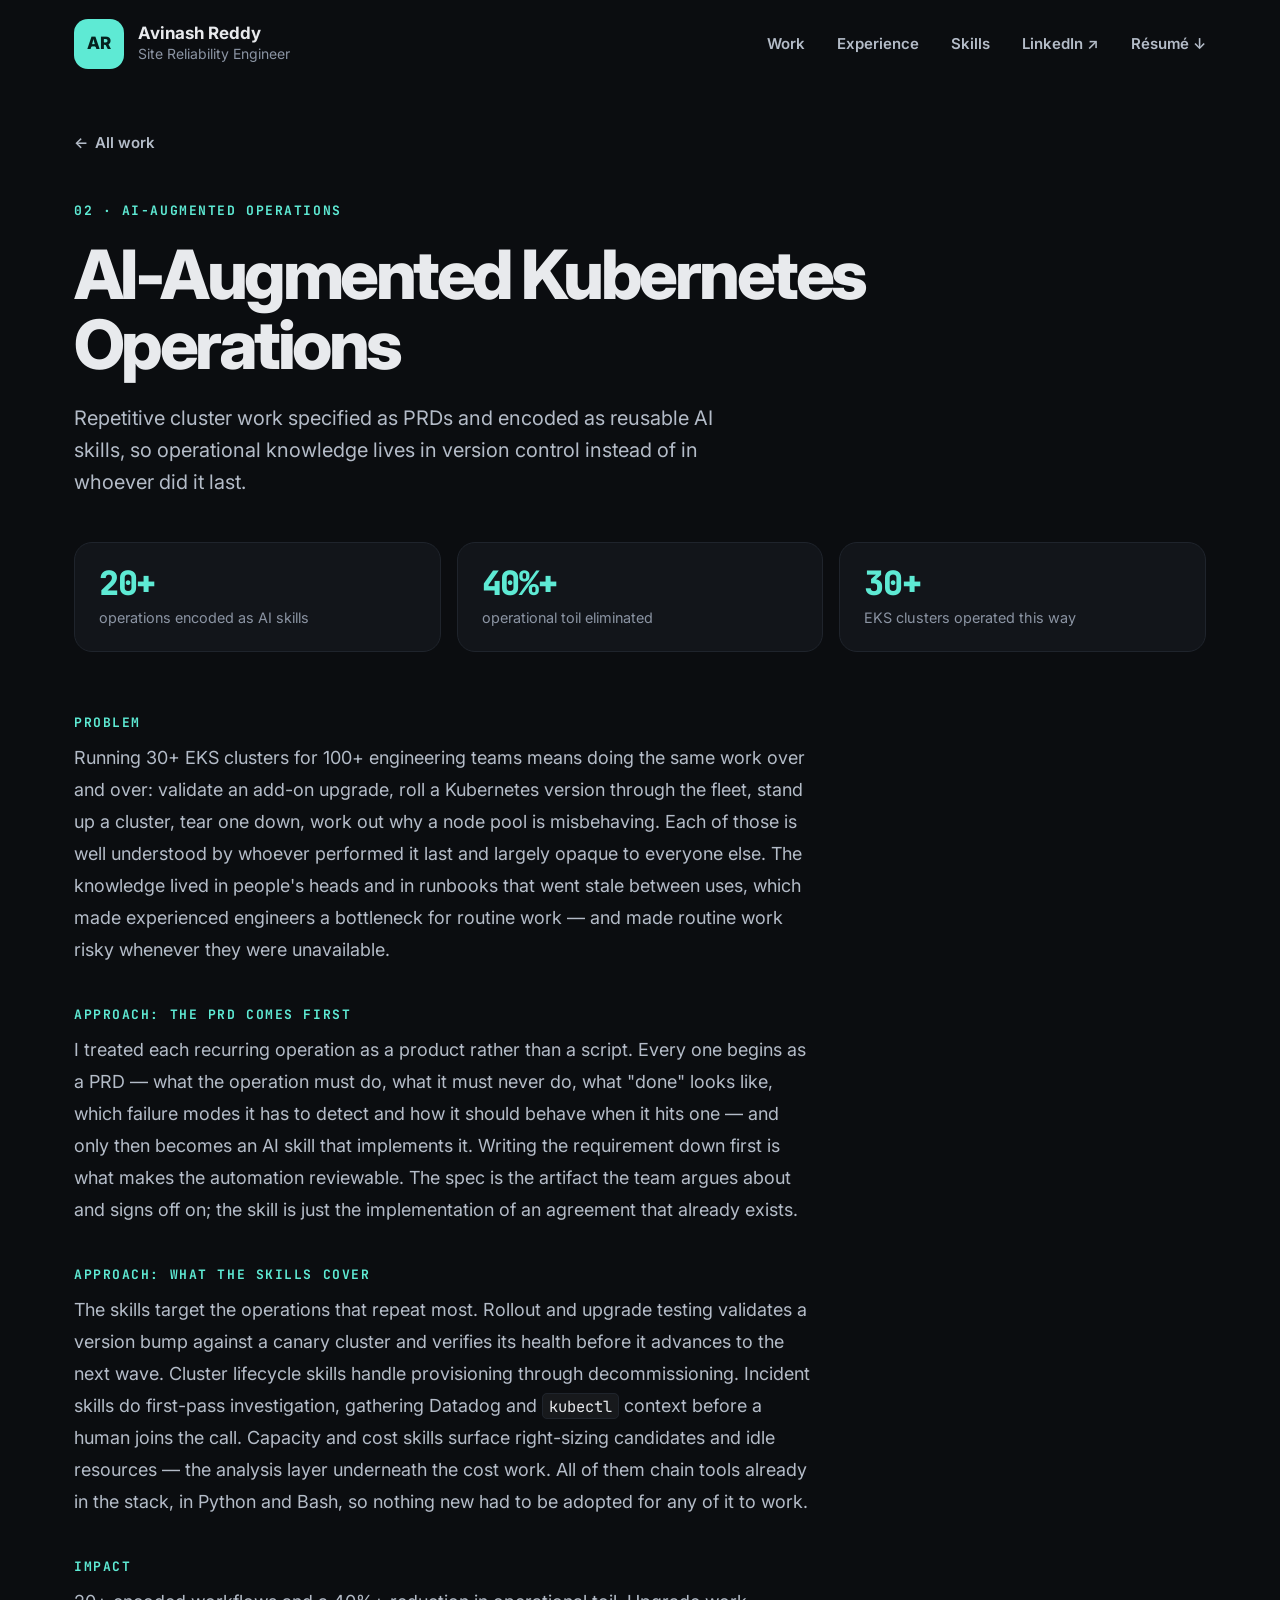
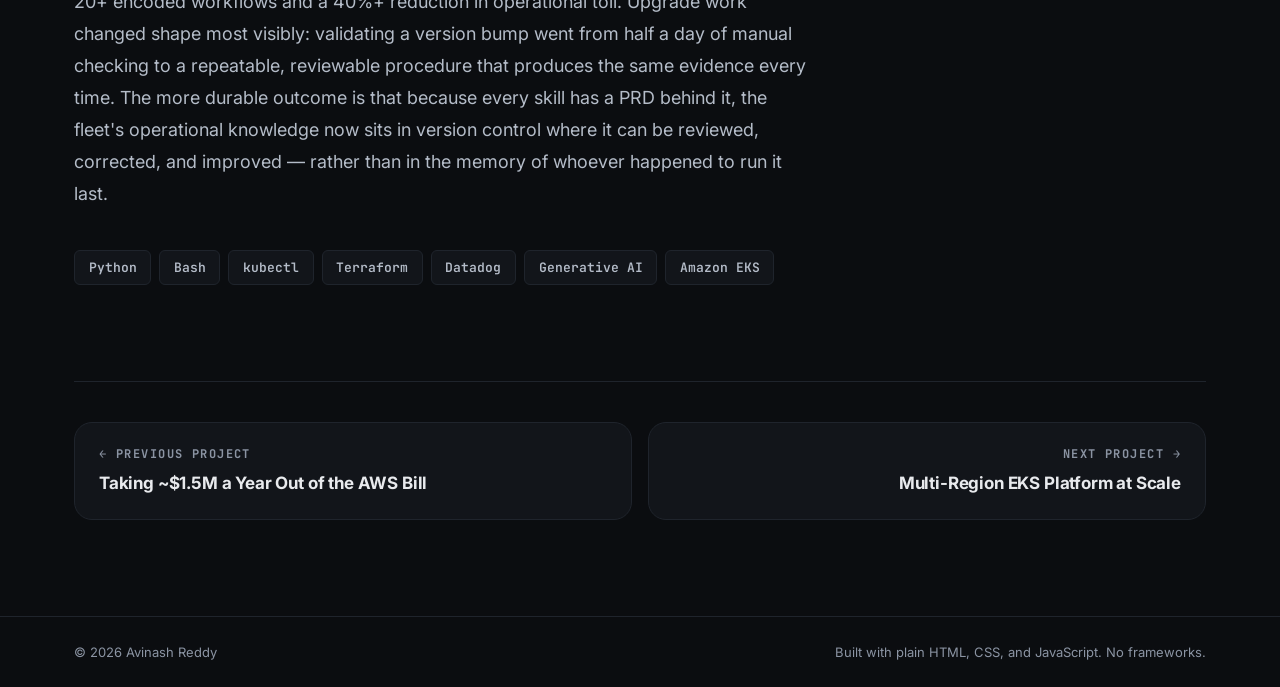
==== work/ai-kubernetes-operations.html @ 5724a11b "Redesign: card grid, cost engineering case study, AI Kubernetes operations" ====
<!DOCTYPE html>
<html lang="en">
<head>
<meta charset="utf-8">
<meta name="viewport" content="width=device-width, initial-scale=1">
<title>AI-Augmented Kubernetes Operations — Avinash Reddy</title>
<meta name="description" content="Specified repetitive cluster operations as PRDs, then encoded them as AI skills — 20+ workflows spanning rollout testing, cluster lifecycle, and triage.">
<link rel="canonical" href="https://areddy30.github.io/work/ai-kubernetes-operations.html">
<meta property="og:type" content="article">
<meta property="og:title" content="AI-Augmented Kubernetes Operations — Avinash Reddy">
<meta property="og:description" content="Specified repetitive cluster operations as PRDs, then encoded them as AI skills — 20+ workflows spanning rollout testing, cluster lifecycle, and triage.">
<meta property="og:url" content="https://areddy30.github.io/work/ai-kubernetes-operations.html">
<meta property="og:image" content="https://areddy30.github.io/assets/og-image.png">
<meta name="twitter:card" content="summary_large_image">
<meta name="theme-color" content="#0B0D10">
<link rel="icon" href="../assets/favicon.svg" type="image/svg+xml">
<link rel="preconnect" href="https://fonts.googleapis.com">
<link rel="preconnect" href="https://fonts.gstatic.com" crossorigin>
<link href="https://fonts.googleapis.com/css2?family=Inter:wght@400;500;600;700;800&family=JetBrains+Mono:wght@400;500;700&display=swap" rel="stylesheet">
<link rel="stylesheet" href="../css/style.css">
<!-- Marks the document as script-enabled before first paint, so the reveal animation's
     opacity:0 only applies when JS can undo it (otherwise a JS-off visitor sees a blank page). -->
<script>document.documentElement.className += ' js';</script>
</head>
<body>

<a class="skip-link" href="#main">Skip to content</a>

<header class="nav" id="nav">
  <div class="nav__inner">
    <a class="brand" href="../" aria-label="Avinash Reddy, home">
      <span class="brand__mark" aria-hidden="true">AR</span>
      <span class="brand__text">
        <span class="brand__name">Avinash Reddy</span>
        <span class="brand__role">Site Reliability Engineer</span>
      </span>
    </a>

    <nav class="nav__links" id="navLinks" aria-label="Primary">
      <a href="../#work">Work</a>
      <a href="../#experience">Experience</a>
      <a href="../#skills">Skills</a>
      <a href="https://www.linkedin.com/in/avinashreddy30" target="_blank" rel="noopener">LinkedIn <span aria-hidden="true">↗</span></a>
      <a href="../assets/resume.pdf" download>Résumé <span aria-hidden="true">↓</span></a>
    </nav>

    <button class="nav__toggle" id="navToggle" aria-label="Open menu" aria-expanded="false" aria-controls="navLinks">
      <span></span><span></span><span></span>
    </button>
  </div>
</header>

<main id="main" class="page">
  <div class="wrap">
    <a class="crumb" href="../#work"><span aria-hidden="true">←</span> All work</a>

    <p class="eyebrow page__eyebrow reveal">02 · AI-Augmented Operations</p>
    <h1 class="page__title reveal">AI-Augmented Kubernetes Operations</h1>
    <p class="page__lede reveal">Repetitive cluster work specified as PRDs and encoded as reusable AI skills, so operational knowledge lives in version control instead of in whoever did it last.</p>

    <ul class="highlights reveal" aria-label="Highlights">
        <li class="hl"><span class="hl__fig">20+</span><span class="hl__label">operations encoded as AI skills</span></li>
        <li class="hl"><span class="hl__fig">40%+</span><span class="hl__label">operational toil eliminated</span></li>
        <li class="hl"><span class="hl__fig">30+</span><span class="hl__label">EKS clusters operated this way</span></li>
    </ul>

    <div class="story reveal">
        <section><h2>Problem</h2><p>Running 30+ EKS clusters for 100+ engineering teams means doing the same work over and over: validate an add-on upgrade, roll a Kubernetes version through the fleet, stand up a cluster, tear one down, work out why a node pool is misbehaving. Each of those is well understood by whoever performed it last and largely opaque to everyone else. The knowledge lived in people's heads and in runbooks that went stale between uses, which made experienced engineers a bottleneck for routine work — and made routine work risky whenever they were unavailable.</p></section>
        <section><h2>Approach: the PRD comes first</h2><p>I treated each recurring operation as a product rather than a script. Every one begins as a PRD — what the operation must do, what it must never do, what "done" looks like, which failure modes it has to detect and how it should behave when it hits one — and only then becomes an AI skill that implements it. Writing the requirement down first is what makes the automation reviewable. The spec is the artifact the team argues about and signs off on; the skill is just the implementation of an agreement that already exists.</p></section>
        <section><h2>Approach: what the skills cover</h2><p>The skills target the operations that repeat most. Rollout and upgrade testing validates a version bump against a canary cluster and verifies its health before it advances to the next wave. Cluster lifecycle skills handle provisioning through decommissioning. Incident skills do first-pass investigation, gathering Datadog and <code>kubectl</code> context before a human joins the call. Capacity and cost skills surface right-sizing candidates and idle resources — the analysis layer underneath the cost work. All of them chain tools already in the stack, in Python and Bash, so nothing new had to be adopted for any of it to work.</p></section>
        <section><h2>Impact</h2><p>20+ encoded workflows and a 40%+ reduction in operational toil. Upgrade work changed shape most visibly: validating a version bump went from half a day of manual checking to a repeatable, reviewable procedure that produces the same evidence every time. The more durable outcome is that because every skill has a PRD behind it, the fleet's operational knowledge now sits in version control where it can be reviewed, corrected, and improved — rather than in the memory of whoever happened to run it last.</p></section>
    </div>

    <ul class="tags reveal">
        <li>Python</li>
        <li>Bash</li>
        <li>kubectl</li>
        <li>Terraform</li>
        <li>Datadog</li>
        <li>Generative AI</li>
        <li>Amazon EKS</li>
    </ul>

    <nav class="pager" aria-label="More projects"><a class="pager__prev" href="cloud-cost-optimization.html"><span class="pager__dir">← Previous project</span><span class="pager__title">Taking ~$1.5M a Year Out of the AWS Bill</span></a><a class="pager__next" href="multi-region-eks-platform.html"><span class="pager__dir">Next project →</span><span class="pager__title">Multi-Region EKS Platform at Scale</span></a></nav>
  </div>
</main>

<footer class="foot">
  <div class="wrap foot__inner">
    <span>© <span id="year">2026</span> Avinash Reddy</span>
    <span>Built with plain HTML, CSS, and JavaScript. No frameworks.</span>
  </div>
</footer>

<script src="../js/main.js"></script>
</body>
</html>
---- css/style.css ----
/* =========================================================
   Avinash Reddy — Portfolio
   tokens → reset → nav → hero → metrics → work cards →
   experience → skills → contact → project pages → responsive
   ========================================================= */

:root {
  /* Surfaces — original dark theme */
  --bg:        #0B0D10;
  --bg-alt:    #0E1116;
  --card:      #12151A;
  --card-hi:   #171B22;
  --border:    #1F242C;
  --border-hi: #2A313B;

  /* Text */
  --text:  #E8EAED;
  --mid:   #B4BCC8;
  --dim:   #8B94A3;

  /* Accent — the single teal accent, unchanged */
  --accent:      #5EEAD4;
  --accent-dim:  #2DD4BF;
  --accent-ink:  #05221E;
  --accent-soft: rgba(94, 234, 212, 0.10);
  --c: var(--accent);

  /* Type — Inter for text, JetBrains Mono for labels, figures, dates, tags */
  --sans: 'Inter', -apple-system, BlinkMacSystemFont, 'Segoe UI', Roboto, sans-serif;
  --mono: 'JetBrains Mono', ui-monospace, SFMono-Regular, Menlo, Consolas, monospace;

  /* Space */
  --s1: 0.5rem; --s2: 1rem; --s3: 1.5rem; --s4: 2.5rem;
  --s5: 4rem;   --s6: 6rem; --s7: 7.5rem;

  /* Layout */
  --wrap: 1180px;
  --gutter: 24px;
  --nav-h: 88px;

  --ease: cubic-bezier(0.16, 1, 0.3, 1);
}


/* ---------- Reset ---------- */
*, *::before, *::after { box-sizing: border-box; }
* { margin: 0; }

html { scroll-behavior: smooth; -webkit-text-size-adjust: 100%; }

body {
  background: var(--bg);
  color: var(--text);
  font-family: var(--sans);
  font-size: 1.0625rem;
  line-height: 1.7;
  -webkit-font-smoothing: antialiased;
  text-rendering: optimizeLegibility;
  overflow-x: hidden;
}

h1, h2, h3, h4 { line-height: 1.15; font-weight: 700; letter-spacing: -0.02em; }
ul, ol { list-style: none; padding: 0; }
a { color: inherit; text-decoration: none; }
code {
  font-family: var(--mono);
  font-size: 0.86em;
  background: rgba(255,255,255,0.05);
  border: 1px solid var(--border);
  border-radius: 5px;
  padding: 0.1em 0.4em;
  color: var(--text);
}

:focus-visible { outline: 2px solid var(--accent); outline-offset: 3px; border-radius: 4px; }

.skip-link {
  position: absolute; left: -9999px; top: 0;
  background: var(--accent); color: var(--accent-ink);
  padding: 0.75rem 1.25rem; font-weight: 700; z-index: 200;
}
.skip-link:focus { left: 0; }

.wrap {
  width: 100%; max-width: var(--wrap);
  margin-inline: auto; padding-inline: var(--gutter);
}

.eyebrow {
  font-size: 0.8125rem; font-weight: 700;
  letter-spacing: 0.16em; text-transform: uppercase;
  color: var(--accent);
}

/* ---------- Scroll reveal (only when JS is present) ---------- */
.js .reveal {
  opacity: 0; transform: translateY(18px);
  transition: opacity 0.7s var(--ease), transform 0.7s var(--ease);
}
.js .reveal.is-in { opacity: 1; transform: none; }

@media (prefers-reduced-motion: reduce) {
  html { scroll-behavior: auto; }
  .js .reveal { opacity: 1; transform: none; transition: none; }
  *, *::before, *::after { animation-duration: 0.01ms !important; transition-duration: 0.01ms !important; }
}

/* =========================================================
   NAV
   ========================================================= */
.nav {
  position: fixed; inset: 0 0 auto 0; z-index: 100;
  height: var(--nav-h);
  display: flex; align-items: center;
  border-bottom: 1px solid transparent;
  transition: background 0.3s var(--ease), border-color 0.3s var(--ease);
}
.nav.is-stuck {
  background: rgba(11, 13, 16, 0.82);
  backdrop-filter: saturate(160%) blur(14px);
  -webkit-backdrop-filter: saturate(160%) blur(14px);
  border-bottom-color: var(--border);
}
.nav__inner {
  width: 100%; max-width: var(--wrap);
  margin-inline: auto; padding-inline: var(--gutter);
  display: flex; align-items: center; justify-content: space-between; gap: var(--s3);
}

.brand { display: flex; align-items: center; gap: 0.9rem; min-width: 0; }
.brand__mark {
  flex: none; width: 50px; height: 50px; border-radius: 14px;
  background: var(--accent); color: var(--accent-ink);
  display: grid; place-items: center;
  font-weight: 800; font-size: 1.0625rem; letter-spacing: 0.01em;
  transition: background 0.2s var(--ease), transform 0.2s var(--ease);
}
.brand:hover .brand__mark { background: var(--accent-dim); transform: translateY(-1px); }
.brand__text { display: flex; flex-direction: column; min-width: 0; }
.brand__name { font-weight: 700; font-size: 1.0625rem; line-height: 1.25; color: var(--text); }
.brand__role { font-size: 0.875rem; line-height: 1.35; color: var(--dim); }

.nav__links { display: flex; align-items: center; gap: 2rem; }
.nav__links a {
  font-size: 0.9375rem; font-weight: 600; color: var(--mid);
  padding: 0.25rem 0; transition: color 0.2s;
}
.nav__links a:hover, .nav__links a.is-active { color: var(--text); }

.nav__toggle {
  display: none; flex-direction: column; gap: 5px;
  background: none; border: 0; cursor: pointer; padding: 10px;
}
.nav__toggle span {
  display: block; width: 22px; height: 2px; background: var(--text); border-radius: 2px;
  transition: transform 0.3s var(--ease), opacity 0.2s;
}
.nav__toggle[aria-expanded="true"] span:nth-child(1) { transform: translateY(7px) rotate(45deg); }
.nav__toggle[aria-expanded="true"] span:nth-child(2) { opacity: 0; }
.nav__toggle[aria-expanded="true"] span:nth-child(3) { transform: translateY(-7px) rotate(-45deg); }

/* =========================================================
   HERO
   ========================================================= */
.hero {
  padding-top: calc(var(--nav-h) + 4.5rem);
  padding-bottom: var(--s6);
  background:
    radial-gradient(55% 60% at 88% 6%, rgba(94, 234, 212, 0.08), transparent 70%),
    radial-gradient(45% 50% at 100% 100%, rgba(94, 234, 212, 0.05), transparent 70%);
}
.hero__eyebrow { margin-bottom: 1.25rem; }
.hero__title {
  font-size: clamp(2.75rem, 7.4vw, 5.5rem);
  font-weight: 800; letter-spacing: -0.055em; line-height: 1;
  max-width: 11.5em; margin-bottom: 1.75rem;
}
.hero__title em { font-style: normal; color: var(--accent); }
.hero__lede {
  font-size: 1.25rem; line-height: 1.65; color: var(--mid);
  max-width: 45rem; margin-bottom: 2.25rem;
}
.hero__actions { display: flex; flex-wrap: wrap; align-items: center; gap: 0.9rem; margin-bottom: 2.25rem; }
.hero__creds {
  display: flex; flex-wrap: wrap; gap: 0.5rem 1.75rem;
  font-size: 0.875rem; font-weight: 500; color: var(--dim);
}
.hero__creds span { position: relative; padding-left: 1.15rem; }
.hero__creds span::before { content: '✓'; position: absolute; left: 0; color: var(--accent); font-weight: 700; }

/* Buttons */
.btn {
  display: inline-flex; align-items: center; gap: 0.4rem;
  padding: 1rem 1.5rem; border-radius: 12px;
  font-size: 0.9375rem; font-weight: 700; line-height: 1;
  border: 1px solid transparent; color: var(--text); background: transparent;
  transition: background 0.2s var(--ease), border-color 0.2s var(--ease),
              color 0.2s var(--ease), transform 0.2s var(--ease);
}
.btn--primary { background: var(--accent); color: var(--accent-ink); }
.btn--primary:hover { background: var(--accent-dim); transform: translateY(-1px); }
.btn--ghost { background: var(--card); border-color: var(--border); }
.btn--ghost:hover { border-color: var(--border-hi); background: var(--card-hi); transform: translateY(-1px); }
.btn--text { padding-inline: 0.6rem; color: var(--mid); }
.btn--text:hover { color: var(--text); }

/* =========================================================
   METRICS
   ========================================================= */
.metrics {
  border-block: 1px solid var(--border);
  background: var(--bg-alt);
  padding-block: var(--s4);
}
.metrics__grid { display: grid; grid-template-columns: repeat(5, 1fr); gap: var(--s3); }
.metric { display: flex; flex-direction: column; gap: 0.4rem; }
.metric__fig {
  font-weight: 800; font-size: clamp(2rem, 3.6vw, 2.75rem);
  letter-spacing: -0.04em; line-height: 1;
  color: var(--accent); font-variant-numeric: tabular-nums;
}
.metric__label { font-size: 0.875rem; color: var(--dim); line-height: 1.45; }

/* =========================================================
   SECTIONS
   ========================================================= */
.section { padding-block: var(--s7); }
.section__head { margin-bottom: 3rem; }
.section__head .eyebrow { margin-bottom: 0.9rem; }
.section__title {
  font-size: clamp(2.1rem, 5vw, 3.5rem);
  font-weight: 800; letter-spacing: -0.048em; line-height: 1.05;
  max-width: 18em;
}
.section__note { color: var(--dim); margin-top: 0.9rem; max-width: 60ch; }

/* ---------- Work cards ---------- */
.cards { display: grid; grid-template-columns: repeat(2, 1fr); gap: 1.25rem; }
.cards > li { display: flex; }

.card {
  display: flex; flex-direction: column; width: 100%;
  background: var(--card);
  border: 1px solid var(--border); border-radius: 22px;
  padding: 1.75rem 1.9rem 1.7rem;
  transition: border-color 0.25s var(--ease), background 0.25s var(--ease), transform 0.25s var(--ease);
}
.card:hover { border-color: var(--border-hi); background: var(--card-hi); transform: translateY(-3px); }

.card__eyebrow {
  font-size: 0.75rem; font-weight: 700;
  letter-spacing: 0.14em; text-transform: uppercase;
  color: var(--c); margin-bottom: 2.6rem;
}
.card__title {
  font-size: 1.4rem; font-weight: 700; letter-spacing: -0.022em; line-height: 1.25;
  color: var(--text); margin-bottom: 0.8rem;
}
.card__desc { color: var(--mid); font-size: 1rem; line-height: 1.65; margin-bottom: 1.4rem; }
.card__link { margin-top: auto; font-size: 0.9375rem; font-weight: 700; color: var(--c); }
.card__link span { display: inline-block; transition: transform 0.25s var(--ease); }
.card:hover .card__link span { transform: translateX(4px); }

/* ---------- Experience ---------- */
.roles { display: flex; flex-direction: column; }
.role {
  display: grid; grid-template-columns: 210px 1fr; gap: var(--s3);
  padding-block: var(--s4); border-top: 1px solid var(--border);
}
.role:first-child { border-top: 0; padding-top: 0; }
.role__meta { display: flex; flex-direction: column; gap: 0.2rem; padding-top: 0.3rem; }
.role__dates { font-size: 0.875rem; font-weight: 700; color: var(--accent); letter-spacing: 0.01em; }
.role__loc { font-size: 0.875rem; color: var(--dim); }
.role__title { font-size: 1.375rem; letter-spacing: -0.025em; margin-bottom: 0.15rem; }
.role__co { color: var(--mid); margin-bottom: var(--s2); }
.role__client { color: var(--dim); }
.role__points { display: flex; flex-direction: column; gap: 0.6rem; max-width: 70ch; }
.role__points li {
  position: relative; padding-left: 1.25rem;
  color: var(--mid); font-size: 0.97rem; line-height: 1.6;
}
.role__points li::before {
  content: ''; position: absolute; left: 0; top: 0.68em;
  width: 5px; height: 5px; border-radius: 50%; background: var(--accent);
}

/* ---------- Skills + credentials ---------- */
.skills {
  display: grid; grid-template-columns: repeat(auto-fit, minmax(300px, 1fr));
  gap: 1rem; margin-bottom: var(--s5);
}
.skill {
  background: var(--card); border: 1px solid var(--border); border-radius: 18px;
  padding: 1.4rem 1.5rem;
  transition: border-color 0.25s var(--ease), background 0.25s var(--ease);
}
.skill:hover { border-color: var(--border-hi); background: var(--card-hi); }
.skill h3 {
  font-size: 0.75rem; font-weight: 700; letter-spacing: 0.14em; text-transform: uppercase;
  color: var(--accent); margin-bottom: 0.55rem;
}
.skill p { color: var(--mid); font-size: 0.95rem; line-height: 1.6; }

.subhead {
  font-size: 0.75rem; font-weight: 700; letter-spacing: 0.16em; text-transform: uppercase;
  color: var(--dim); margin-bottom: var(--s2);
}
.creds { display: grid; gap: 1rem; margin-bottom: var(--s4); }
.creds--3 { grid-template-columns: repeat(3, 1fr); }
.creds--2 { grid-template-columns: repeat(2, 1fr); }
.cred {
  background: var(--card); border: 1px solid var(--border); border-radius: 18px;
  padding: 1.4rem 1.5rem;
  transition: border-color 0.25s var(--ease), transform 0.25s var(--ease);
}
.cred:hover { border-color: var(--border-hi); transform: translateY(-2px); }
.cred h4 { font-size: 1.0625rem; letter-spacing: -0.01em; margin-bottom: 0.3rem; }
.cred p { font-size: 0.9rem; color: var(--dim); }

/* ---------- Contact + footer ---------- */
.contact {
  padding-block: var(--s7);
  border-top: 1px solid var(--border);
  background:
    radial-gradient(60% 80% at 50% 120%, rgba(94, 234, 212, 0.09), transparent 65%),
    var(--bg-alt);
  text-align: center;
}
.contact__title {
  font-size: clamp(2rem, 5vw, 3.5rem); font-weight: 800;
  letter-spacing: -0.048em; line-height: 1.06;
  max-width: 15em; margin: 0 auto var(--s2);
}
.contact__lede { color: var(--mid); font-size: 1.125rem; max-width: 52ch; margin: 0 auto var(--s4); }
.contact__links { display: flex; flex-wrap: wrap; gap: 0.75rem; justify-content: center; }

.foot { border-top: 1px solid var(--border); padding-block: var(--s3); }
.foot__inner {
  display: flex; justify-content: space-between; align-items: center;
  gap: var(--s2); flex-wrap: wrap; font-size: 0.8125rem; color: var(--dim);
}

/* =========================================================
   PROJECT PAGES  (work/*.html)
   ========================================================= */
.page { padding-top: calc(var(--nav-h) + 2.5rem); padding-bottom: var(--s6); }
.crumb {
  display: inline-flex; align-items: center; gap: 0.45rem;
  font-size: 0.9375rem; font-weight: 600; color: var(--mid);
  margin-bottom: 2.75rem; transition: color 0.2s;
}
.crumb:hover { color: var(--text); }
.page__eyebrow { color: var(--c); margin-bottom: 1.1rem; }
.page__title {
  font-size: clamp(2.3rem, 5.6vw, 4.25rem);
  font-weight: 800; letter-spacing: -0.052em; line-height: 1.03;
  max-width: 15em; margin-bottom: 1.4rem;
}
.page__lede { font-size: 1.25rem; line-height: 1.6; color: var(--mid); max-width: 42rem; margin-bottom: 2.75rem; }

.highlights { display: grid; grid-template-columns: repeat(3, 1fr); gap: 1rem; margin-bottom: var(--s5); }
.hl {
  background: var(--card); border: 1px solid var(--border); border-radius: 18px;
  padding: 1.4rem 1.5rem;
}
.hl__fig {
  display: block; font-size: 2.1rem; font-weight: 800; letter-spacing: -0.04em;
  line-height: 1.1; color: var(--c); margin-bottom: 0.35rem;
}
.hl__label { display: block; font-size: 0.9rem; line-height: 1.45; color: var(--dim); }

.story { display: flex; flex-direction: column; gap: 2.6rem; max-width: 46rem; }
.story h2 {
  font-size: 0.8125rem; font-weight: 700; letter-spacing: 0.16em; text-transform: uppercase;
  color: var(--c); margin-bottom: 0.7rem;
}
.story p { color: var(--mid); font-size: 1.125rem; line-height: 1.78; }

.tags { display: flex; flex-wrap: wrap; gap: 0.5rem; margin-top: var(--s4); }
.tags li {
  font-size: 0.8125rem; font-weight: 600; color: var(--mid);
  border: 1px solid var(--border); border-radius: 999px;
  padding: 0.35rem 0.85rem; background: var(--card);
}

.pager {
  display: grid; grid-template-columns: 1fr 1fr; gap: 1rem;
  margin-top: var(--s6); padding-top: var(--s4); border-top: 1px solid var(--border);
}
.pager a {
  display: flex; flex-direction: column; gap: 0.3rem;
  background: var(--card); border: 1px solid var(--border); border-radius: 18px;
  padding: 1.3rem 1.5rem;
  transition: border-color 0.25s var(--ease), background 0.25s var(--ease);
}
.pager a:hover { border-color: var(--border-hi); background: var(--card-hi); }
.pager__dir { font-size: 0.75rem; font-weight: 700; letter-spacing: 0.14em; text-transform: uppercase; color: var(--dim); }
.pager__title { font-weight: 700; color: var(--text); letter-spacing: -0.01em; }
.pager__next { text-align: right; }

/* Mono is reserved for labels, figures, dates and tags, as in the original theme */
.eyebrow, .card__eyebrow, .metric__fig, .role__dates, .skill h3, .subhead,
.hl__fig, .story h2, .tags li, .pager__dir, .hero__creds { font-family: var(--mono); }
.eyebrow, .card__eyebrow, .story h2, .subhead, .pager__dir { letter-spacing: 0.12em; }
.tags li { border-radius: 6px; }

/* =========================================================
   RESPONSIVE
   ========================================================= */
@media (max-width: 1024px) {
  .metrics__grid { grid-template-columns: repeat(3, 1fr); gap: var(--s3) var(--s2); }
  .role { grid-template-columns: 170px 1fr; }
}

@media (max-width: 860px) {
  :root { --s6: 4.5rem; --s7: 5.5rem; --nav-h: 76px; }

  .nav__toggle { display: flex; }
  .nav__links {
    position: fixed; inset: var(--nav-h) 0 auto 0;
    flex-direction: column; align-items: flex-start; gap: 0;
    background: rgba(11, 13, 16, 0.97);
    backdrop-filter: blur(16px); -webkit-backdrop-filter: blur(16px);
    border-bottom: 1px solid var(--border);
    padding: var(--s2) var(--gutter) var(--s3);
    transform: translateY(-12px); opacity: 0; pointer-events: none;
    transition: opacity 0.25s var(--ease), transform 0.25s var(--ease);
  }
  .nav__links.is-open { opacity: 1; transform: none; pointer-events: auto; }
  .nav__links a { width: 100%; padding: 0.8rem 0; font-size: 1.0625rem; }
  .brand__mark { width: 44px; height: 44px; border-radius: 12px; }

  .hero { padding-top: calc(var(--nav-h) + 3rem); }
  .hero__lede { font-size: 1.125rem; }
  .cards { grid-template-columns: 1fr; }
  .card__eyebrow { margin-bottom: 1.75rem; }
  .role { grid-template-columns: 1fr; gap: 0.75rem; }
  .role__meta { flex-direction: row; gap: 0.9rem; padding-top: 0; }
  .creds--3, .creds--2 { grid-template-columns: repeat(2, 1fr); }
}

@media (max-width: 640px) {
  :root { --gutter: 16px; }
  body { font-size: 1rem; }
  .metrics__grid { grid-template-columns: repeat(2, 1fr); }
  .metric:last-child { grid-column: span 2; }
  .hero__actions .btn--primary, .hero__actions .btn--ghost { flex: 1 1 auto; justify-content: center; }
  .contact__links .btn { flex: 1 1 auto; justify-content: center; }
  .card { padding: 1.5rem 1.4rem; border-radius: 20px; }
  .creds--3, .creds--2 { grid-template-columns: 1fr; }
  .highlights { grid-template-columns: 1fr; }
  .pager { grid-template-columns: 1fr; }
  .pager__next { text-align: left; }
  .foot__inner { flex-direction: column; align-items: flex-start; }
}

/* =========================================================
   PRINT
   ========================================================= */
@media print {
  .nav, .hero__actions, .contact__links, .pager { display: none; }
  body { background: #fff; color: #000; font-size: 11pt; }
  .js .reveal { opacity: 1 !important; transform: none !important; }
  .hero { padding-top: 0; background: none; }
  .section { padding-block: 1.5rem; page-break-inside: avoid; }
  h1, h2, h3, h4, .hero__title em, .metric__fig, .card__eyebrow, .card__link, .role__dates, .skill h3 { color: #000; }
  .hero__lede, .card__desc, .role__points li, .story p { color: #222; }
  .card, .skill, .cred, .hl { background: none; border-color: #ccc; }
  a { color: #000; text-decoration: underline; }
}
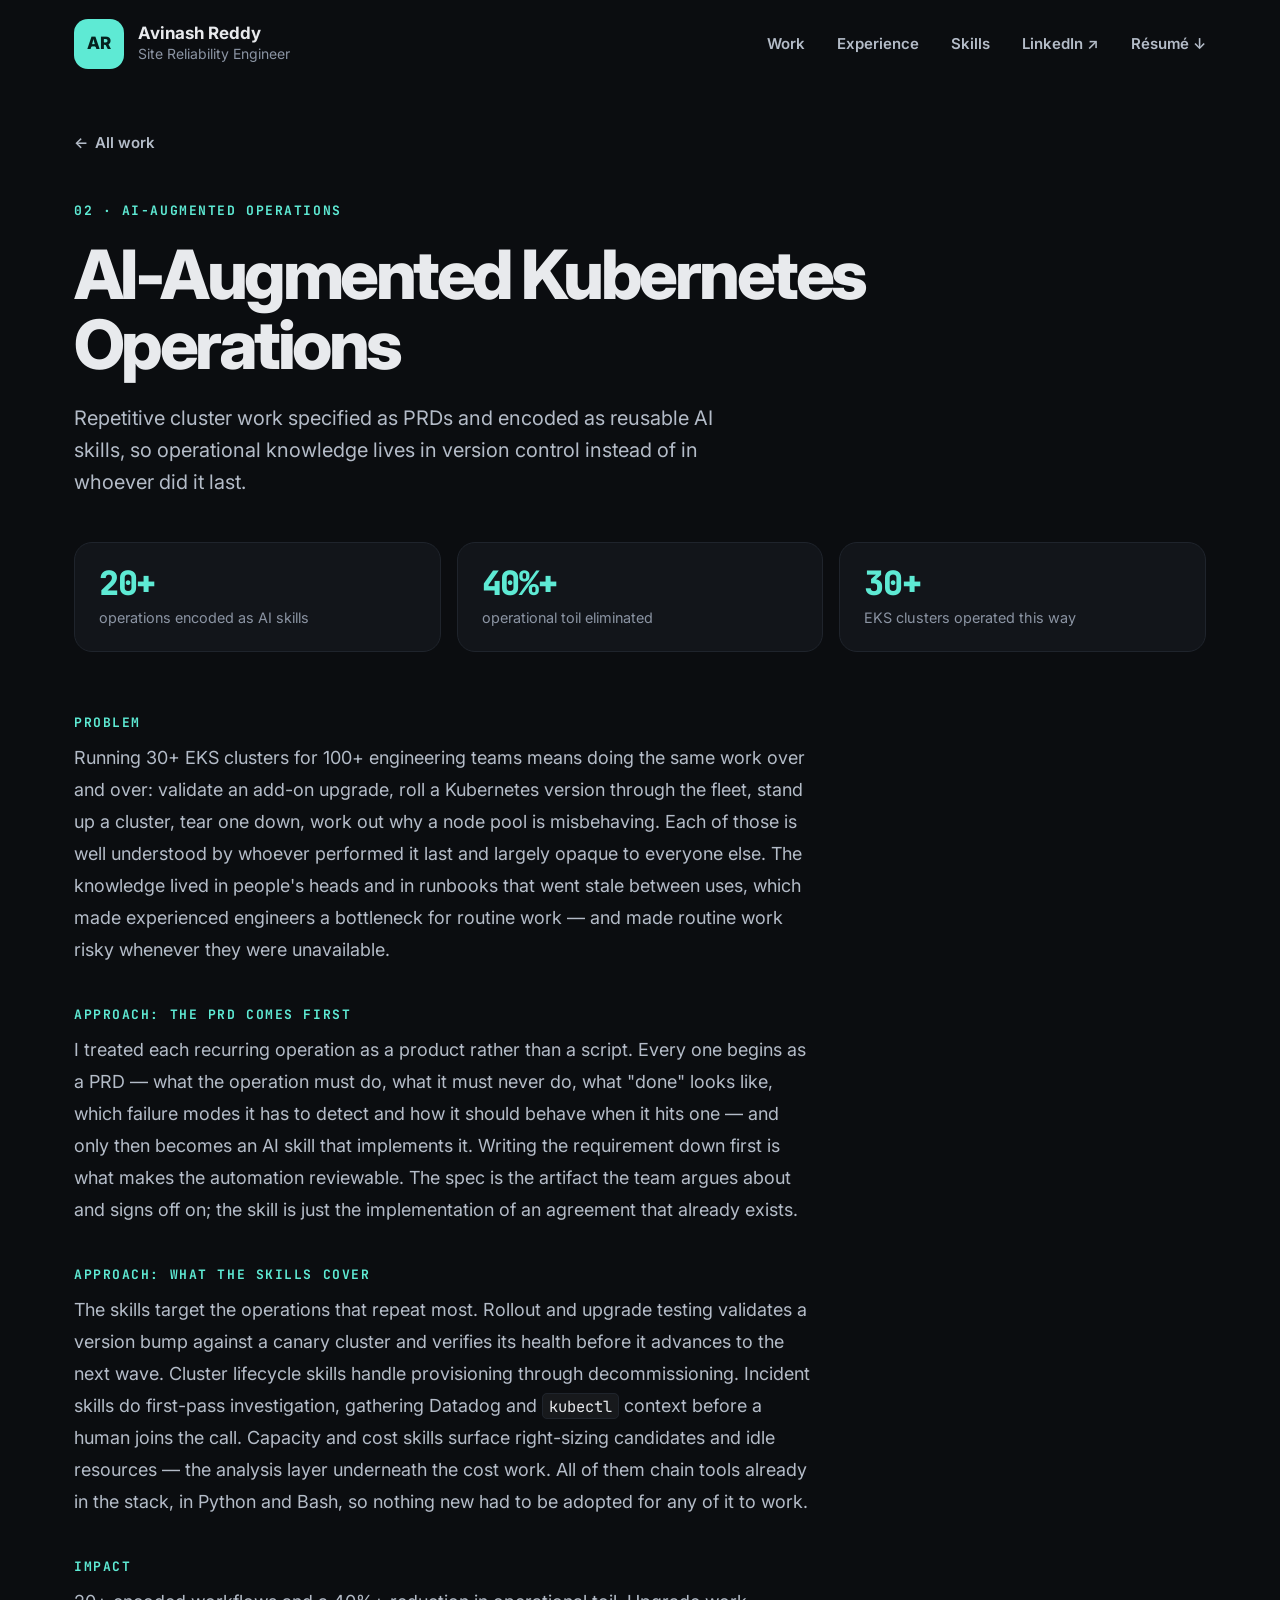
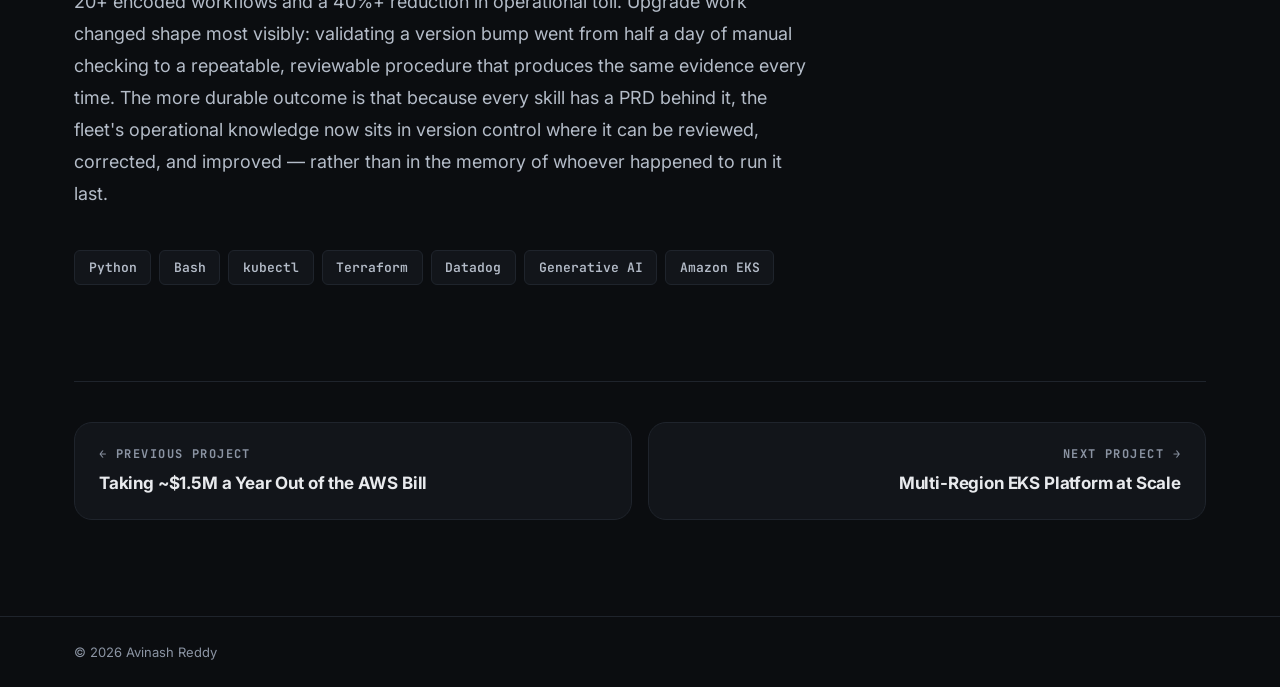
==== commit 8123554e: "Update portfolio: cost and AI K8s case studies, skills and experience edits" ====
--- a/work/ai-kubernetes-operations.html
+++ b/work/ai-kubernetes-operations.html
@@ -88,7 +88,6 @@
 <footer class="foot">
   <div class="wrap foot__inner">
     <span>© <span id="year">2026</span> Avinash Reddy</span>
-    <span>Built with plain HTML, CSS, and JavaScript. No frameworks.</span>
   </div>
 </footer>
 
--- a/css/style.css
+++ b/css/style.css
@@ -295,6 +295,15 @@
   transition: border-color 0.25s var(--ease), background 0.25s var(--ease);
 }
 .skill:hover { border-color: var(--border-hi); background: var(--card-hi); }
+/* 11 cards: let the last one fill its row so no orphan gap is left */
+@media (min-width: 1000px) {
+  .skills { grid-template-columns: repeat(3, 1fr); }
+  .skill:last-child { grid-column: span 2; }
+}
+@media (min-width: 641px) and (max-width: 999px) {
+  .skills { grid-template-columns: repeat(2, 1fr); }
+  .skill:last-child { grid-column: span 2; }
+}
 .skill h3 {
   font-size: 0.75rem; font-weight: 700; letter-spacing: 0.14em; text-transform: uppercase;
   color: var(--accent); margin-bottom: 0.55rem;
